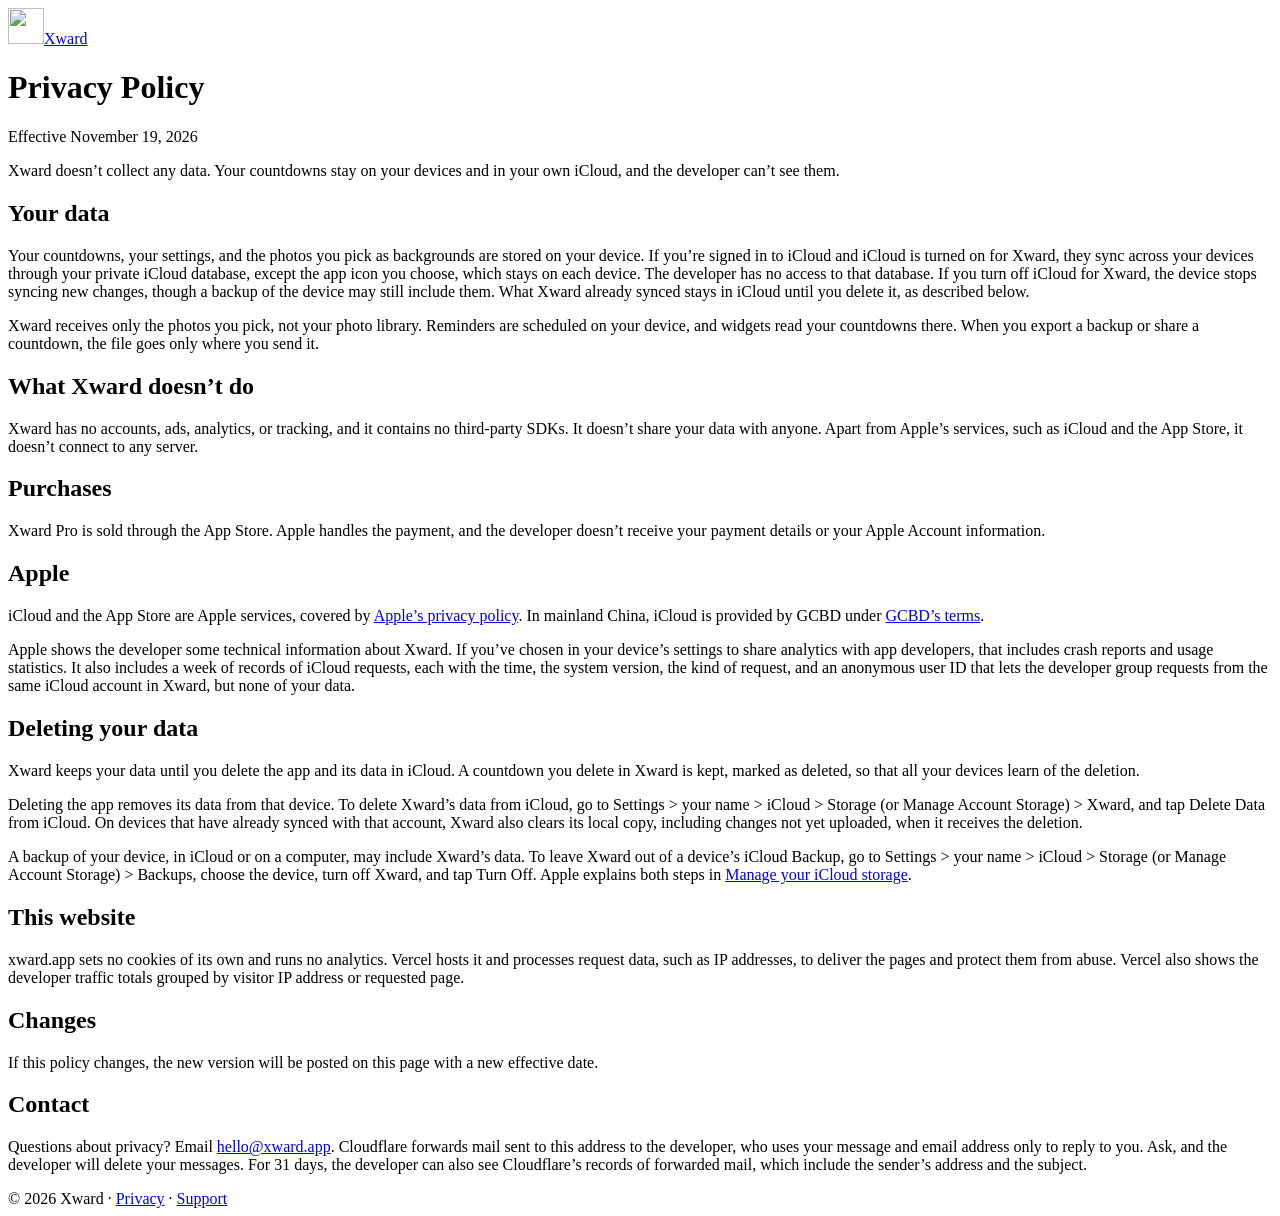
==== public/privacy/index.html @ e923df36 "feat: add the privacy policy and support pages Both pages share page.css and are linked from the hom" ====
<!doctype html>
<html lang="en">
<head>
<meta charset="utf-8">
<meta name="viewport" content="width=device-width, initial-scale=1, viewport-fit=cover">
<title>Xward Privacy Policy</title>
<meta name="description" content="Xward doesn't collect any data. Your countdowns stay on your devices and in your own iCloud.">
<meta name="color-scheme" content="light dark">
<meta name="theme-color" media="(prefers-color-scheme: light)" content="#F5F5F7">
<meta name="theme-color" media="(prefers-color-scheme: dark)" content="#000000">
<link rel="canonical" href="https://xward.app/privacy">
<link rel="icon" href="/favicon.ico" sizes="32x32">
<link rel="icon" href="/favicon.svg" type="image/svg+xml">
<link rel="apple-touch-icon" href="/apple-touch-icon.png">
<link rel="stylesheet" href="/page.css">
</head>
<body>
<div class="page">
  <a class="brand" href="/"><img src="/logo.svg" width="36" height="36" alt="">Xward</a>

  <main>
    <h1>Privacy Policy</h1>
    <p class="effective">Effective November 19, 2026</p>
    <p class="lead">Xward doesn’t collect any data. Your countdowns stay on your devices and in your own iCloud, and the developer can’t see them.</p>

    <h2>Your data</h2>
    <p>Your countdowns, your settings, and the photos you pick as backgrounds are stored on your device. If you’re signed in to iCloud and iCloud is turned on for Xward, they sync across your devices through your private iCloud database, except the app icon you choose, which stays on each device. The developer has no access to that database. If you turn off iCloud for Xward, the device stops syncing new changes, though a backup of the device may still include them. What Xward already synced stays in iCloud until you delete it, as described below.</p>
    <p>Xward receives only the photos you pick, not your photo library. Reminders are scheduled on your device, and widgets read your countdowns there. When you export a backup or share a countdown, the file goes only where you send it.</p>

    <h2>What Xward doesn’t do</h2>
    <p>Xward has no accounts, ads, analytics, or tracking, and it contains no third-party SDKs. It doesn’t share your data with anyone. Apart from Apple’s services, such as iCloud and the App Store, it doesn’t connect to any server.</p>

    <h2>Purchases</h2>
    <p>Xward Pro is sold through the App Store. Apple handles the payment, and the developer doesn’t receive your payment details or your Apple Account information.</p>

    <h2>Apple</h2>
    <p>iCloud and the App Store are Apple services, covered by <a href="https://www.apple.com/legal/privacy/">Apple’s privacy policy</a>. In mainland China, iCloud is provided by GCBD under <a href="https://www.apple.com/legal/internet-services/icloud/en/gcbd-terms.html">GCBD’s terms</a>.</p>
    <p>Apple shows the developer some technical information about Xward. If you’ve chosen in your device’s settings to share analytics with app developers, that includes crash reports and usage statistics. It also includes a week of records of iCloud requests, each with the time, the system version, the kind of request, and an anonymous user ID that lets the developer group requests from the same iCloud account in Xward, but none of your data.</p>

    <h2>Deleting your data</h2>
    <p>Xward keeps your data until you delete the app and its data in iCloud. A countdown you delete in Xward is kept, marked as deleted, so that all your devices learn of the deletion.</p>
    <p>Deleting the app removes its data from that device. To delete Xward’s data from iCloud, go to Settings &gt; your name &gt; iCloud &gt; Storage (or Manage Account Storage) &gt; Xward, and tap Delete Data from iCloud. On devices that have already synced with that account, Xward also clears its local copy, including changes not yet uploaded, when it receives the deletion.</p>
    <p>A backup of your device, in iCloud or on a computer, may include Xward’s data. To leave Xward out of a device’s iCloud Backup, go to Settings &gt; your name &gt; iCloud &gt; Storage (or Manage Account Storage) &gt; Backups, choose the device, turn off Xward, and tap Turn Off. Apple explains both steps in <a href="https://support.apple.com/108922">Manage your iCloud storage</a>.</p>

    <h2>This website</h2>
    <p>xward.app sets no cookies of its own and runs no analytics. Vercel hosts it and processes request data, such as IP addresses, to deliver the pages and protect them from abuse. Vercel also shows the developer traffic totals grouped by visitor IP address or requested page.</p>

    <h2>Changes</h2>
    <p>If this policy changes, the new version will be posted on this page with a new effective date.</p>

    <h2>Contact</h2>
    <p>Questions about privacy? Email <a href="mailto:hello@xward.app">hello@xward.app</a>. Cloudflare forwards mail sent to this address to the developer, who uses your message and email address only to reply to you. Ask, and the developer will delete your messages. For 31 days, the developer can also see Cloudflare’s records of forwarded mail, which include the sender’s address and the subject.</p>
  </main>

  <footer>© 2026 Xward · <a href="/privacy" aria-current="page">Privacy</a> · <a href="/support">Support</a></footer>
</div>
</body>
</html>
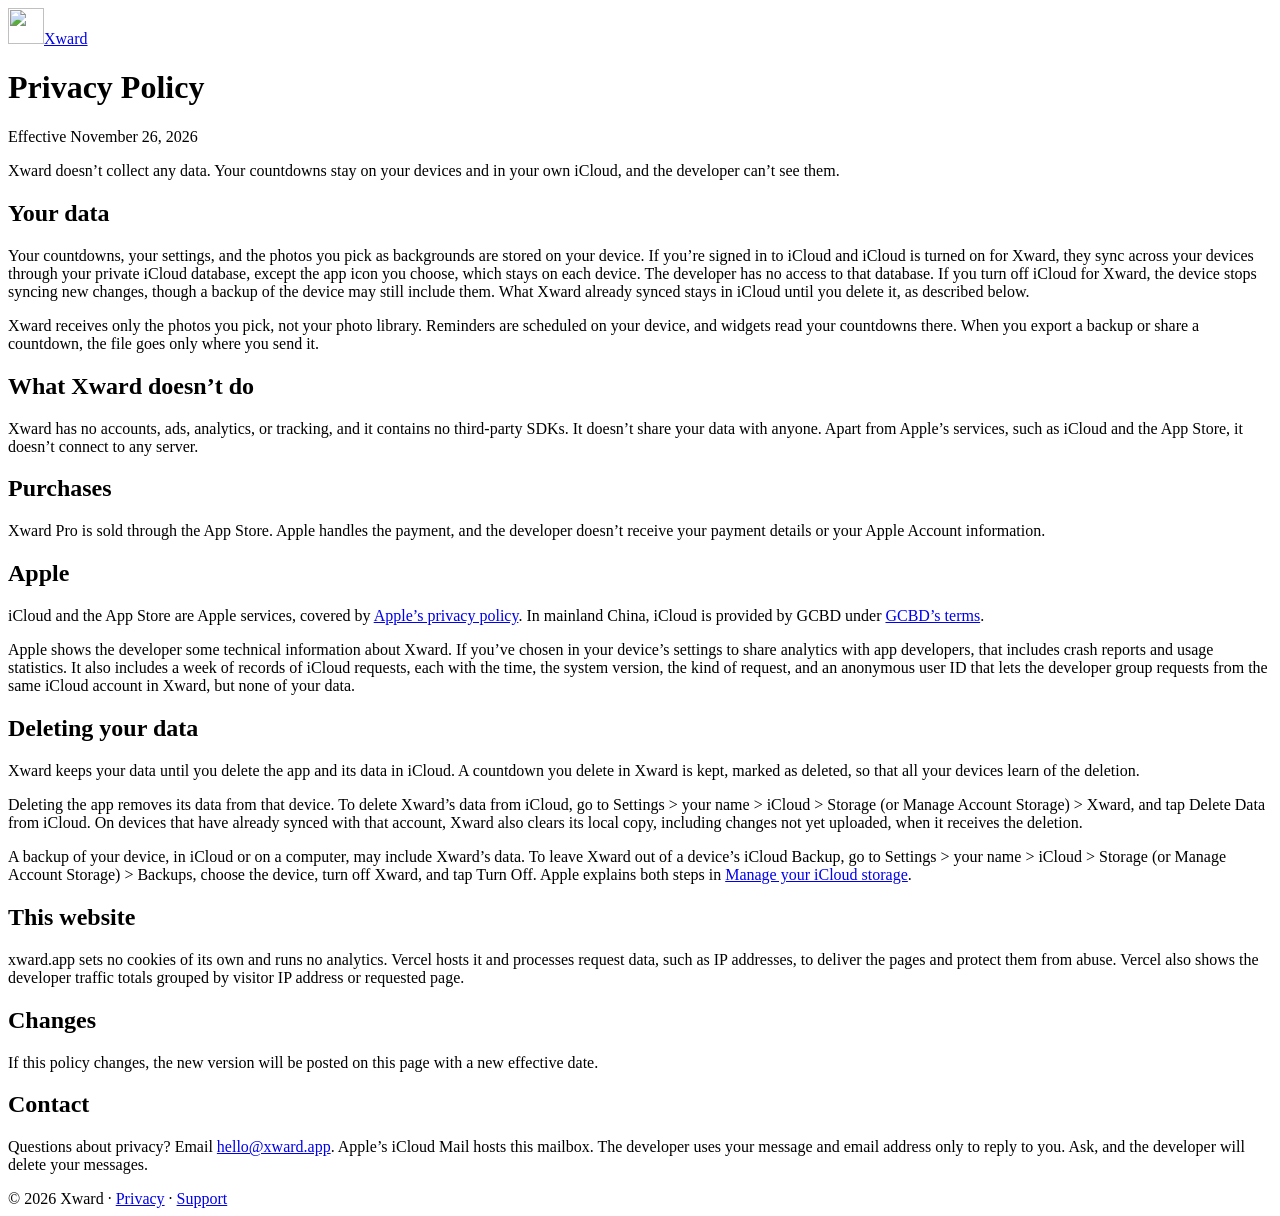
==== commit 4d921c78: "docs: update the privacy policy for the contact address on iCloud Mail The contact address moved fro" ====
--- a/public/privacy/index.html
+++ b/public/privacy/index.html
@@ -20,7 +20,7 @@
 
   <main>
     <h1>Privacy Policy</h1>
-    <p class="effective">Effective November 19, 2026</p>
+    <p class="effective">Effective November 26, 2026</p>
     <p class="lead">Xward doesn’t collect any data. Your countdowns stay on your devices and in your own iCloud, and the developer can’t see them.</p>
 
     <h2>Your data</h2>
@@ -49,7 +49,7 @@
     <p>If this policy changes, the new version will be posted on this page with a new effective date.</p>
 
     <h2>Contact</h2>
-    <p>Questions about privacy? Email <a href="mailto:hello@xward.app">hello@xward.app</a>. Cloudflare forwards mail sent to this address to the developer, who uses your message and email address only to reply to you. Ask, and the developer will delete your messages. For 31 days, the developer can also see Cloudflare’s records of forwarded mail, which include the sender’s address and the subject.</p>
+    <p>Questions about privacy? Email <a href="mailto:hello@xward.app">hello@xward.app</a>. Apple’s iCloud Mail hosts this mailbox. The developer uses your message and email address only to reply to you. Ask, and the developer will delete your messages.</p>
   </main>
 
   <footer>© 2026 Xward · <a href="/privacy" aria-current="page">Privacy</a> · <a href="/support">Support</a></footer>
